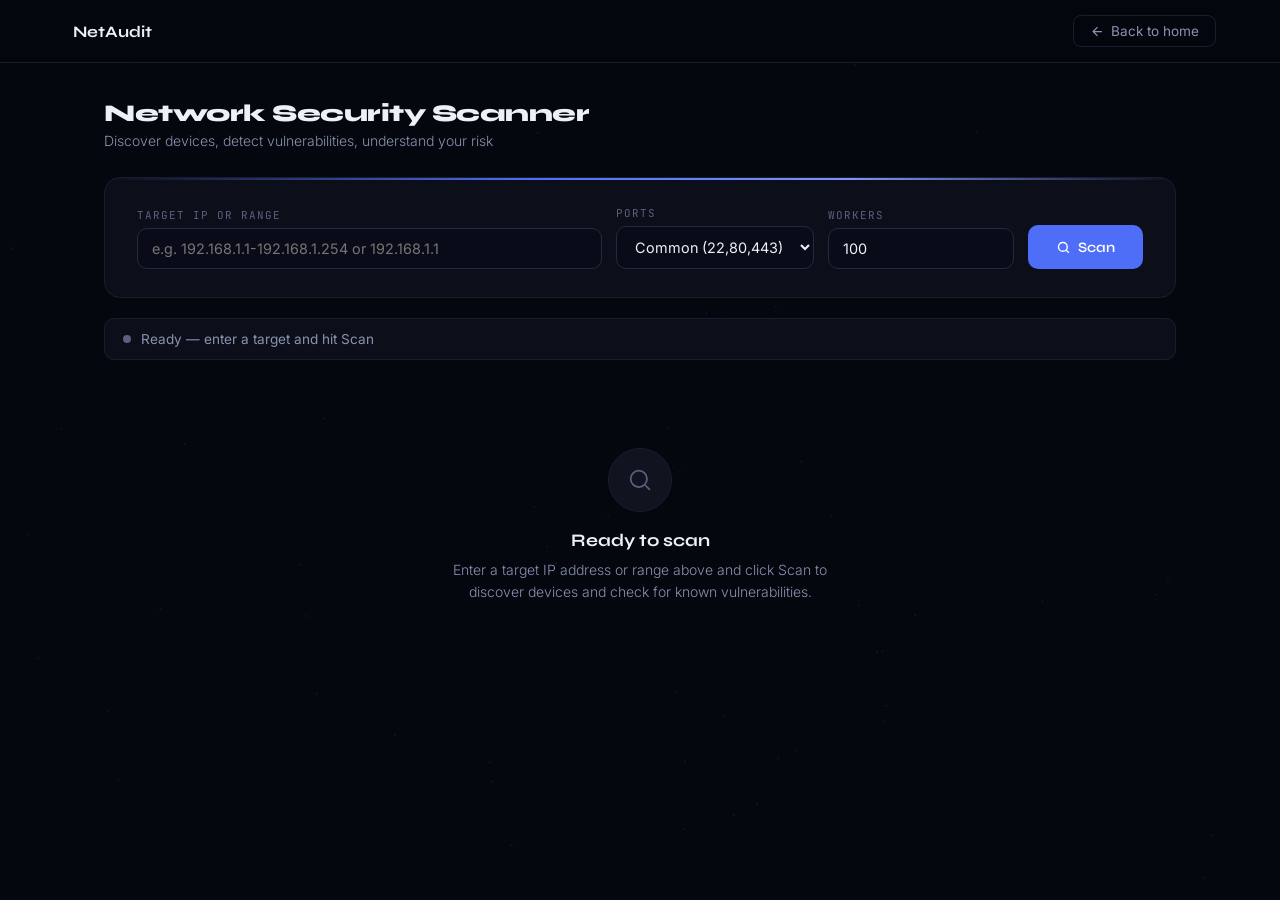
==== web/static/scan.html @ b19776d1 "feat: add web UI with home page, scanner page and CVE audit integration" ====
<!DOCTYPE html>
<html lang="en">
<head>
<meta charset="UTF-8"/>
<meta name="viewport" content="width=device-width,initial-scale=1"/>
<title>NetAudit — Scanner</title>
<link rel="preconnect" href="https://fonts.googleapis.com"/>
<link rel="preconnect" href="https://fonts.gstatic.com" crossorigin/>
<link href="https://fonts.googleapis.com/css2?family=Syne:wght@400;500;600;700;800&family=JetBrains+Mono:wght@400;500&family=Inter:wght@300;400;500&display=swap" rel="stylesheet"/>
<style>
*{box-sizing:border-box;margin:0;padding:0}
:root{
  --bg:#05070f;--surface:#0c0f1a;--surface2:#111420;
  --border:#1a1d2e;--border2:#252840;
  --text:#eef0f8;--muted:#5a6080;--muted2:#8892b0;
  --accent:#4f6ef7;--accent2:#7c94fa;--accent3:#a5b4fc;
  --green:#22c55e;--red:#ef4444;--amber:#f59e0b;--orange:#fb923c;--blue:#60a5fa;
}
html{scroll-behavior:smooth}
body{font-family:'Inter',sans-serif;background:var(--bg);color:var(--text);min-height:100vh}

#bg-canvas{position:fixed;top:0;left:0;width:100%;height:100%;z-index:0;pointer-events:none;opacity:.25}

/* ── NAV ── */
nav{
  position:sticky;top:0;z-index:100;
  display:flex;align-items:center;justify-content:space-between;
  padding:15px 64px;
  background:rgba(5,7,15,.88);
  backdrop-filter:blur(12px);
  border-bottom:1px solid var(--border);
}
.nav-logo{display:flex;align-items:center;gap:9px;text-decoration:none}
.nav-logo-icon{width:30px;height:30px;border-radius:7px;background:var(--accent);display:flex;align-items:center;justify-content:center;flex-shrink:0}
.nav-logo-icon svg{width:15px;height:15px;stroke:#fff;fill:none;stroke-width:2.2}
.nav-logo-name{font-family:'Syne',sans-serif;font-size:1rem;font-weight:700;color:var(--text)}
.back-btn{
  display:flex;align-items:center;gap:6px;
  color:var(--muted2);font-size:.85rem;
  background:none;border:1px solid var(--border);
  padding:7px 16px;border-radius:8px;cursor:pointer;
  font-family:'Inter',sans-serif;transition:border-color .2s,color .2s;
}
.back-btn:hover{border-color:var(--border2);color:var(--text)}
.back-btn svg{width:15px;height:15px;stroke:currentColor;fill:none;stroke-width:2}

/* ── PAGE ── */
.page{position:relative;z-index:5;max-width:1200px;margin:0 auto;padding:36px 64px 80px}
.page-header{margin-bottom:28px}
.page-title{font-family:'Syne',sans-serif;font-size:1.5rem;font-weight:800;letter-spacing:-.5px;margin-bottom:4px}
.page-sub{font-size:.875rem;color:var(--muted2);font-weight:300}

/* ── SCAN FORM ── */
.scan-card{
  background:var(--surface);border:1px solid var(--border);border-radius:16px;
  padding:28px 32px;margin-bottom:20px;position:relative;overflow:hidden;
}
.scan-card::before{
  content:'';position:absolute;top:0;left:0;right:0;height:2px;
  background:linear-gradient(90deg,transparent,var(--accent) 40%,var(--accent2),transparent);
}
.form-row{display:grid;grid-template-columns:2.5fr 1fr 1fr auto;gap:14px;align-items:end}
.field{display:flex;flex-direction:column;gap:6px}
.field label{
  font-family:'JetBrains Mono',monospace;
  font-size:.68rem;color:var(--muted);
  text-transform:uppercase;letter-spacing:1px;
}
.field input,.field select{
  padding:11px 14px;
  background:#090c18;border:1px solid var(--border2);border-radius:10px;
  color:var(--text);font-size:.9rem;font-family:'Inter',sans-serif;
  outline:none;transition:border-color .2s;
}
.field input:focus,.field select:focus{border-color:var(--accent)}
.field select option{background:var(--surface)}
.scan-btn{
  padding:11px 28px;background:var(--accent);color:#fff;border:none;
  border-radius:10px;font-family:'Syne',sans-serif;font-size:.9rem;font-weight:600;
  cursor:pointer;display:flex;align-items:center;gap:7px;white-space:nowrap;
  transition:background .2s,transform .15s;height:44px;
}
.scan-btn:hover{background:var(--accent2);transform:translateY(-1px)}
.scan-btn:disabled{background:var(--border);color:var(--muted);cursor:not-allowed;transform:none}
.scan-btn svg{width:15px;height:15px;stroke:#fff;fill:none;stroke-width:2.2}

/* ── STATUS ── */
.status-row{
  display:flex;align-items:center;gap:10px;
  padding:12px 18px;
  background:var(--surface);border:1px solid var(--border);border-radius:10px;
  margin-bottom:24px;font-size:.85rem;
}
.s-dot{width:8px;height:8px;border-radius:50%;flex-shrink:0}
.s-idle{background:var(--muted)}
.s-scanning{background:var(--accent);animation:dot-blink 1s ease-in-out infinite}
.s-done{background:var(--green)}
.s-err{background:var(--red)}
@keyframes dot-blink{0%,100%{opacity:1}50%{opacity:.25}}
.s-text{color:var(--muted2)}
.s-time{
  margin-left:auto;
  font-family:'JetBrains Mono',monospace;font-size:.75rem;color:var(--muted);
}

/* ── RESULTS ── */
.results-layout{display:grid;grid-template-columns:260px 1fr;gap:18px;margin-bottom:18px}

/* score panel */
.score-panel{
  background:var(--surface);border:1px solid var(--border);
  border-radius:16px;padding:28px 20px;text-align:center;
  display:flex;flex-direction:column;align-items:center;
}
.ring-container{position:relative;width:168px;height:168px;margin-bottom:18px}
#ringCanvas{position:absolute;top:0;left:0}
.ring-text{
  position:absolute;top:50%;left:50%;transform:translate(-50%,-50%);
  text-align:center;
}
.ring-score{font-family:'Syne',sans-serif;font-size:2.6rem;font-weight:800;line-height:1;color:var(--text)}
.ring-denom{font-size:.78rem;color:var(--muted);margin-top:2px}
.risk-badge{
  display:inline-block;padding:5px 16px;border-radius:20px;
  font-family:'JetBrains Mono',monospace;
  font-size:.7rem;font-weight:500;letter-spacing:.5px;
  margin-bottom:20px;
}
.rb-low{background:#22c55e15;color:var(--green);border:1px solid #22c55e35}
.rb-moderate{background:#f59e0b15;color:var(--amber);border:1px solid #f59e0b35}
.rb-high{background:#ef444415;color:var(--red);border:1px solid #ef444435}
.rb-critical{background:#ef444415;color:var(--red);border:1px solid #ef444435}

.sev-grid{display:grid;grid-template-columns:1fr 1fr;gap:8px;width:100%}
.sev-box{background:#090c18;border-radius:10px;padding:10px 8px;text-align:center}
.sev-num{font-family:'Syne',sans-serif;font-size:1.5rem;font-weight:800}
.sev-lbl{font-family:'JetBrains Mono',monospace;font-size:.62rem;color:var(--muted);text-transform:uppercase;letter-spacing:.5px;margin-top:2px}
.c-red{color:var(--red)}.c-orange{color:var(--orange)}.c-amber{color:var(--amber)}.c-green{color:var(--green)}

/* findings panel */
.findings-panel{
  background:var(--surface);border:1px solid var(--border);
  border-radius:16px;padding:24px;
  display:flex;flex-direction:column;
}
.panel-header{display:flex;align-items:center;justify-content:space-between;margin-bottom:18px}
.panel-title{font-family:'JetBrains Mono',monospace;font-size:.7rem;color:var(--muted);text-transform:uppercase;letter-spacing:1px}
.panel-count{font-family:'JetBrains Mono',monospace;font-size:.7rem;color:var(--accent2)}

.finding-item{
  display:flex;gap:12px;
  background:#090c18;border-radius:12px;
  padding:14px 16px;margin-bottom:10px;
  border:1px solid var(--border);
  transition:border-color .2s;
}
.finding-item:last-child{margin-bottom:0}
.finding-item:hover{border-color:var(--border2)}
.sev-stripe{width:3px;border-radius:3px;flex-shrink:0;align-self:stretch;min-height:36px}
.ss-critical{background:var(--red)}.ss-high{background:var(--orange)}.ss-medium{background:var(--amber)}.ss-low{background:var(--green)}
.fi-body{flex:1;min-width:0}
.fi-top{display:flex;align-items:center;justify-content:space-between;gap:8px;margin-bottom:7px}
.fi-ip{
  font-family:'JetBrains Mono',monospace;
  font-size:.8rem;font-weight:500;color:var(--text);
  white-space:nowrap;overflow:hidden;text-overflow:ellipsis;
}
.badge{padding:3px 10px;border-radius:20px;font-size:.65rem;font-weight:700;letter-spacing:.4px;flex-shrink:0;font-family:'JetBrains Mono',monospace}
.b-critical{background:#ef444418;color:var(--red);border:1px solid #ef444438}
.b-high{background:#fb923c18;color:var(--orange);border:1px solid #fb923c38}
.b-medium{background:#f59e0b18;color:var(--amber);border:1px solid #f59e0b38}
.b-low{background:#22c55e18;color:var(--green);border:1px solid #22c55e38}
.cve-entry{font-size:.76rem;color:var(--muted2);line-height:1.6;margin-top:3px}
.cve-id{color:var(--accent3);font-family:'JetBrains Mono',monospace;font-size:.73rem}
.score-chip{
  background:#4f6ef718;color:var(--accent2);
  border-radius:4px;padding:1px 5px;
  font-size:.68rem;margin:0 4px;
  font-family:'JetBrains Mono',monospace;
}
.fix-advice{
  font-size:.73rem;color:var(--green);
  margin-top:6px;padding-top:6px;
  border-top:1px solid var(--border);
  font-style:italic;
}

/* device table */
.device-panel{
  background:var(--surface);border:1px solid var(--border);
  border-radius:16px;padding:24px;
}
.dev-table{width:100%;border-collapse:collapse;font-size:.82rem}
.dev-table th{
  color:var(--muted);text-align:left;
  padding:8px 12px;border-bottom:1px solid var(--border);
  font-family:'JetBrains Mono',monospace;
  font-size:.65rem;text-transform:uppercase;letter-spacing:.8px;font-weight:400;
}
.dev-table td{padding:10px 12px;border-bottom:1px solid #090c18;vertical-align:middle}
.dev-table tbody tr:last-child td{border-bottom:none}
.dev-table tbody tr:hover td{background:#090c1880}
.ip-cell{font-family:'JetBrains Mono',monospace;color:#a78bfa;font-size:.78rem}
.os-cell{color:var(--muted2);font-size:.8rem}
.port-tag{
  display:inline-block;background:var(--border);
  color:var(--muted2);border-radius:4px;
  padding:1px 6px;font-size:.68rem;
  margin:1px;font-family:'JetBrains Mono',monospace;
}
.risk-pill{padding:3px 10px;border-radius:20px;font-size:.66rem;font-weight:700;font-family:'JetBrains Mono',monospace}
.rp-critical{background:#ef444418;color:var(--red);border:1px solid #ef444438}
.rp-high{background:#fb923c18;color:var(--orange);border:1px solid #fb923c38}
.rp-medium{background:#f59e0b18;color:var(--amber);border:1px solid #f59e0b38}
.rp-low{background:#22c55e18;color:var(--green);border:1px solid #22c55e38}
.rp-info{background:#6b728018;color:#9ca3af;border:1px solid #6b728038}

/* empty + spinner */
.empty-state{text-align:center;padding:64px 20px;color:var(--muted)}
.empty-icon{
  width:64px;height:64px;border-radius:50%;
  background:var(--surface2);border:1px solid var(--border);
  display:flex;align-items:center;justify-content:center;margin:0 auto 18px;
}
.empty-icon svg{width:28px;height:28px;stroke:var(--muted);fill:none;stroke-width:1.5}
.empty-title{font-family:'Syne',sans-serif;font-size:1.1rem;font-weight:700;color:var(--text);margin-bottom:8px}
.empty-sub{font-size:.875rem;color:var(--muted2);line-height:1.6;max-width:380px;margin:0 auto;font-weight:300}

@keyframes spin{to{transform:rotate(360deg)}}
.spinner{width:15px;height:15px;border:2px solid rgba(255,255,255,.25);border-top-color:#fff;border-radius:50%;animation:spin .7s linear infinite}

/* animate score ring in */
@keyframes ring-in{from{stroke-dashoffset:314}to{stroke-dashoffset:var(--target-offset)}}
</style>
</head>
<body>

<canvas id="bg-canvas"></canvas>

<nav>
  <a class="nav-logo" href="/>
    <div class="nav-logo-icon">
      <svg viewBox="0 0 24 24"><path d="M12 22s8-4 8-10V5l-8-3-8 3v7c0 6 8 10 8 10z"/></svg>
    </div>
    <span class="nav-logo-name">NetAudit</span>
  </a>
  <button class="back-btn" onclick="window.location.href='/'">
    <svg viewBox="0 0 24 24"><path d="M19 12H5M12 19l-7-7 7-7"/></svg>
    Back to home
  </button>
</nav>

<div class="page">
  <div class="page-header">
    <div class="page-title">Network Security Scanner</div>
    <div class="page-sub">Discover devices, detect vulnerabilities, understand your risk</div>
  </div>

  <!-- scan form -->
  <div class="scan-card">
    <div class="form-row">
      <div class="field">
        <label>Target IP or Range</label>
        <input id="target" type="text" placeholder="e.g. 192.168.1.1-192.168.1.254 or 192.168.1.1"/>
      </div>
      <div class="field">
        <label>Ports</label>
        <select id="ports">
          <option value="22,80,443">Common (22,80,443)</option>
          <option value="common">All common</option>
          <option value="web">Web only</option>
          <option value="22">SSH only</option>
        </select>
      </div>
      <div class="field">
        <label>Workers</label>
        <input id="workers" type="number" value="100" min="10" max="500"/>
      </div>
      <button class="scan-btn" id="scanBtn" onclick="startScan()">
        <svg viewBox="0 0 24 24"><circle cx="11" cy="11" r="7"/><path d="m16.5 16.5 4 4"/></svg>
        Scan
      </button>
    </div>
  </div>

  <!-- status -->
  <div class="status-row" id="statusRow">
    <div class="s-dot s-idle" id="sDot"></div>
    <span class="s-text" id="sText">Ready — enter a target and hit Scan</span>
    <span class="s-time" id="sTime"></span>
  </div>

  <!-- empty state -->
  <div id="emptyState">
    <div class="empty-state">
      <div class="empty-icon">
        <svg viewBox="0 0 24 24"><circle cx="11" cy="11" r="7"/><path d="m16.5 16.5 4 4"/></svg>
      </div>
      <div class="empty-title">Ready to scan</div>
      <p class="empty-sub">Enter a target IP address or range above and click Scan to discover devices and check for known vulnerabilities.</p>
    </div>
  </div>

  <!-- results -->
  <div id="resultsWrap" style="display:none">
    <div class="results-layout">
      <!-- score -->
      <div class="score-panel">
        <div class="ring-container">
          <canvas id="ringCanvas" width="168" height="168"></canvas>
          <div class="ring-text">
            <div class="ring-score" id="ringScore">0</div>
            <div class="ring-denom">/100</div>
          </div>
        </div>
        <div class="risk-badge rb-moderate" id="riskBadge">--</div>
        <div class="sev-grid">
          <div class="sev-box"><div class="sev-num c-red" id="s-c">0</div><div class="sev-lbl">Critical</div></div>
          <div class="sev-box"><div class="sev-num c-orange" id="s-h">0</div><div class="sev-lbl">High</div></div>
          <div class="sev-box"><div class="sev-num c-amber" id="s-m">0</div><div class="sev-lbl">Medium</div></div>
          <div class="sev-box"><div class="sev-num c-green" id="s-l">0</div><div class="sev-lbl">Low</div></div>
        </div>
      </div>
      <!-- findings -->
      <div class="findings-panel">
        <div class="panel-header">
          <span class="panel-title">Vulnerability findings</span>
          <span class="panel-count" id="findCount"></span>
        </div>
        <div id="findingsBody"></div>
      </div>
    </div>
    <!-- devices -->
    <div class="device-panel">
      <div class="panel-header">
        <span class="panel-title">Device inventory</span>
        <span class="panel-count" id="devCount"></span>
      </div>
      <table class="dev-table">
        <thead>
          <tr>
            <th>IP Address</th>
            <th>Hostname</th>
            <th>OS</th>
            <th>Open Ports</th>
            <th>Risk</th>
          </tr>
        </thead>
        <tbody id="devBody"></tbody>
      </table>
    </div>
  </div>
</div>

<script>
/* ── particle bg ── */
const bgCanvas = document.getElementById('bg-canvas');
const bgCtx = bgCanvas.getContext('2d');
let W, H, pts = [];
function resize() { W = bgCanvas.width = window.innerWidth; H = bgCanvas.height = window.innerHeight; }
function initPts() {
  pts = [];
  const n = Math.floor((W * H) / 18000);
  for (let i = 0; i < n; i++) pts.push({ x: Math.random()*W, y: Math.random()*H, vx: (Math.random()-.5)*.25, vy: (Math.random()-.5)*.25 });
}
function drawBg() {
  bgCtx.clearRect(0,0,W,H);
  for (let i = 0; i < pts.length; i++) {
    const p = pts[i]; p.x += p.vx; p.y += p.vy;
    if (p.x<0) p.x=W; if (p.x>W) p.x=0; if (p.y<0) p.y=H; if (p.y>H) p.y=0;
    bgCtx.beginPath(); bgCtx.arc(p.x,p.y,1,0,Math.PI*2);
    bgCtx.fillStyle='rgba(79,110,247,.5)'; bgCtx.fill();
    for (let j = i+1; j < pts.length; j++) {
      const q = pts[j], dx=p.x-q.x, dy=p.y-q.y, d=Math.sqrt(dx*dx+dy*dy);
      if (d<110) { bgCtx.beginPath(); bgCtx.moveTo(p.x,p.y); bgCtx.lineTo(q.x,q.y); bgCtx.strokeStyle=`rgba(79,110,247,${.1*(1-d/110)})`; bgCtx.lineWidth=.5; bgCtx.stroke(); }
    }
  }
  requestAnimationFrame(drawBg);
}
resize(); initPts(); drawBg();
window.addEventListener('resize', ()=>{ resize(); initPts(); });

/* ── ring ── */
function drawRing(score) {
  const c = document.getElementById('ringCanvas');
  const ctx = c.getContext('2d');
  const cx=84, cy=84, r=70, lw=10;
  ctx.clearRect(0,0,168,168);
  ctx.beginPath(); ctx.arc(cx,cy,r,0,Math.PI*2);
  ctx.strokeStyle='#1a1d2e'; ctx.lineWidth=lw; ctx.stroke();
  const color = score>=80?'#22c55e':score>=60?'#f59e0b':score>=40?'#fb923c':'#ef4444';
  const pct = score/100;
  ctx.beginPath();
  ctx.arc(cx,cy,r,-Math.PI/2,-Math.PI/2+pct*Math.PI*2);
  ctx.strokeStyle=color; ctx.lineWidth=lw; ctx.lineCap='round'; ctx.stroke();
}

function animCount(el, target, dur) {
  const start = performance.now();
  function step(now) {
    const t = Math.min((now-start)/dur, 1);
    el.textContent = Math.round(target*t);
    if (t < 1) requestAnimationFrame(step);
  }
  requestAnimationFrame(step);
}

let scanTimer, scanStart;

async function startScan() {
  const target  = document.getElementById('target').value.trim();
  const ports   = document.getElementById('ports').value;
  const workers = parseInt(document.getElementById('workers').value) || 100;
  if (!target) { alert('Please enter a target IP or range'); return; }

  const btn   = document.getElementById('scanBtn');
  const dot   = document.getElementById('sDot');
  const txt   = document.getElementById('sText');
  const time  = document.getElementById('sTime');

  btn.disabled = true;
  btn.innerHTML = '<div class="spinner"></div> Scanning...';
  document.getElementById('emptyState').style.display = 'none';
  document.getElementById('resultsWrap').style.display = 'none';

  dot.className = 's-dot s-scanning';
  txt.textContent = 'Scanning ' + target + ' — this may take a minute...';
  txt.style.color = '#7c94fa';
  scanStart = Date.now();
  scanTimer = setInterval(() => { time.textContent = ((Date.now()-scanStart)/1000).toFixed(1)+'s'; }, 100);

  try {
    const resp = await fetch('/api/scan', {
      method: 'POST',
      headers: { 'Content-Type': 'application/json' },
      body: JSON.stringify({ target, ports, workers })
    });
    const data = await resp.json();
    clearInterval(scanTimer);
    time.textContent = ((Date.now()-scanStart)/1000).toFixed(1)+'s';

    if (!data.success) {
      dot.className = 's-dot s-err';
      txt.textContent = 'Error: ' + data.error;
      txt.style.color = '#ef4444';
      return;
    }

    dot.className = 's-dot s-done';
    txt.textContent = 'Scan complete — ' + data.report.Total + ' services checked';
    txt.style.color = '#22c55e';
    renderReport(data.report);

  } catch(e) {
    clearInterval(scanTimer);
    dot.className = 's-dot s-err';
    txt.textContent = 'Request failed: ' + e.message;
    txt.style.color = '#ef4444';
  } finally {
    btn.disabled = false;
    btn.innerHTML = '<svg viewBox="0 0 24 24" style="width:15px;height:15px;stroke:#fff;fill:none;stroke-width:2.2"><circle cx="11" cy="11" r="7"/><path d="m16.5 16.5 4 4"/></svg> Scan';
  }
}

function renderReport(r) {
  const critical = r.Critical || [];
  const high     = r.High     || [];
  const medium   = r.Medium   || [];
  const low      = r.Low      || [];

  drawRing(r.Score);
  animCount(document.getElementById('ringScore'), r.Score, 900);
  animCount(document.getElementById('s-c'), critical.length, 700);
  animCount(document.getElementById('s-h'), high.length, 700);
  animCount(document.getElementById('s-m'), medium.length, 700);
  animCount(document.getElementById('s-l'), low.length, 700);

  const rb = document.getElementById('riskBadge');
  rb.textContent = r.RiskLabel;
  rb.className = 'risk-badge ' + (r.Score>=80?'rb-low':r.Score>=60?'rb-moderate':'rb-high');

  const all = [
    ...critical.map(f=>({...f,risk:'critical'})),
    ...high.map(f=>({...f,risk:'high'})),
    ...medium.map(f=>({...f,risk:'medium'})),
    ...low.map(f=>({...f,risk:'low'})),
  ];

  document.getElementById('findCount').textContent = all.length + ' found';
  const fb = document.getElementById('findingsBody');

  if (all.length === 0) {
    fb.innerHTML = `<div class="empty-state" style="padding:40px 0">
      <div class="empty-icon" style="width:48px;height:48px;margin-bottom:12px">
        <svg viewBox="0 0 24 24" style="width:22px;height:22px;stroke:var(--green);fill:none;stroke-width:2"><path d="M22 11.08V12a10 10 0 1 1-5.93-9.14"/><polyline points="22 4 12 14.01 9 11.01"/></svg>
      </div>
      <div class="empty-title" style="font-size:.95rem">No vulnerabilities found</div>
      <p class="empty-sub" style="font-size:.8rem">All scanned services appear up to date</p>
    </div>`;
  } else {
    const stripes = {critical:'ss-critical',high:'ss-high',medium:'ss-medium',low:'ss-low'};
    const badges  = {critical:'b-critical',high:'b-high',medium:'b-medium',low:'b-low'};
    fb.innerHTML = all.map(f => {
      const cves = (f.CVEs||[]).map(c =>
        `<div class="cve-entry"><span class="cve-id">${c.ID}</span><span class="score-chip">${c.Score}</span>${(c.Description||'').slice(0,110)}${c.Description&&c.Description.length>110?'...':''}</div>`
      ).join('');
      const fix = (f.CVEs||[]).length>0 && f.CVEs[0].FixAdvice
        ? `<div class="fix-advice">${f.CVEs[0].FixAdvice}</div>` : '';
      return `<div class="finding-item">
        <div class="sev-stripe ${stripes[f.risk]}"></div>
        <div class="fi-body">
          <div class="fi-top">
            <span class="fi-ip">${f.IP}:${f.Port} — ${f.Service} ${f.Version}</span>
            <span class="badge ${badges[f.risk]}">${f.risk.toUpperCase()}</span>
          </div>
          ${cves}${fix}
        </div>
      </div>`;
    }).join('');
  }

  const devs = r.AllDevices || [];
  document.getElementById('devCount').textContent = devs.length + ' hosts discovered';
  const rpClass = {CRITICAL:'rp-critical',HIGH:'rp-high',MEDIUM:'rp-medium',LOW:'rp-low',INFO:'rp-info'};
  document.getElementById('devBody').innerHTML = devs.map(d =>
    `<tr>
      <td class="ip-cell">${d.IP}</td>
      <td class="os-cell">${d.Hostname||'—'}</td>
      <td class="os-cell">${d.OS||'—'}</td>
      <td>${(d.Ports||[]).map(p=>`<span class="port-tag">${p}</span>`).join('')}</td>
      <td><span class="risk-pill ${rpClass[d.Risk]||'rp-info'}">${d.Risk}</span></td>
    </tr>`
  ).join('');

  document.getElementById('resultsWrap').style.display = 'block';
  document.getElementById('resultsWrap').scrollIntoView({behavior:'smooth',block:'start'});
}
</script>
</body>
</html>
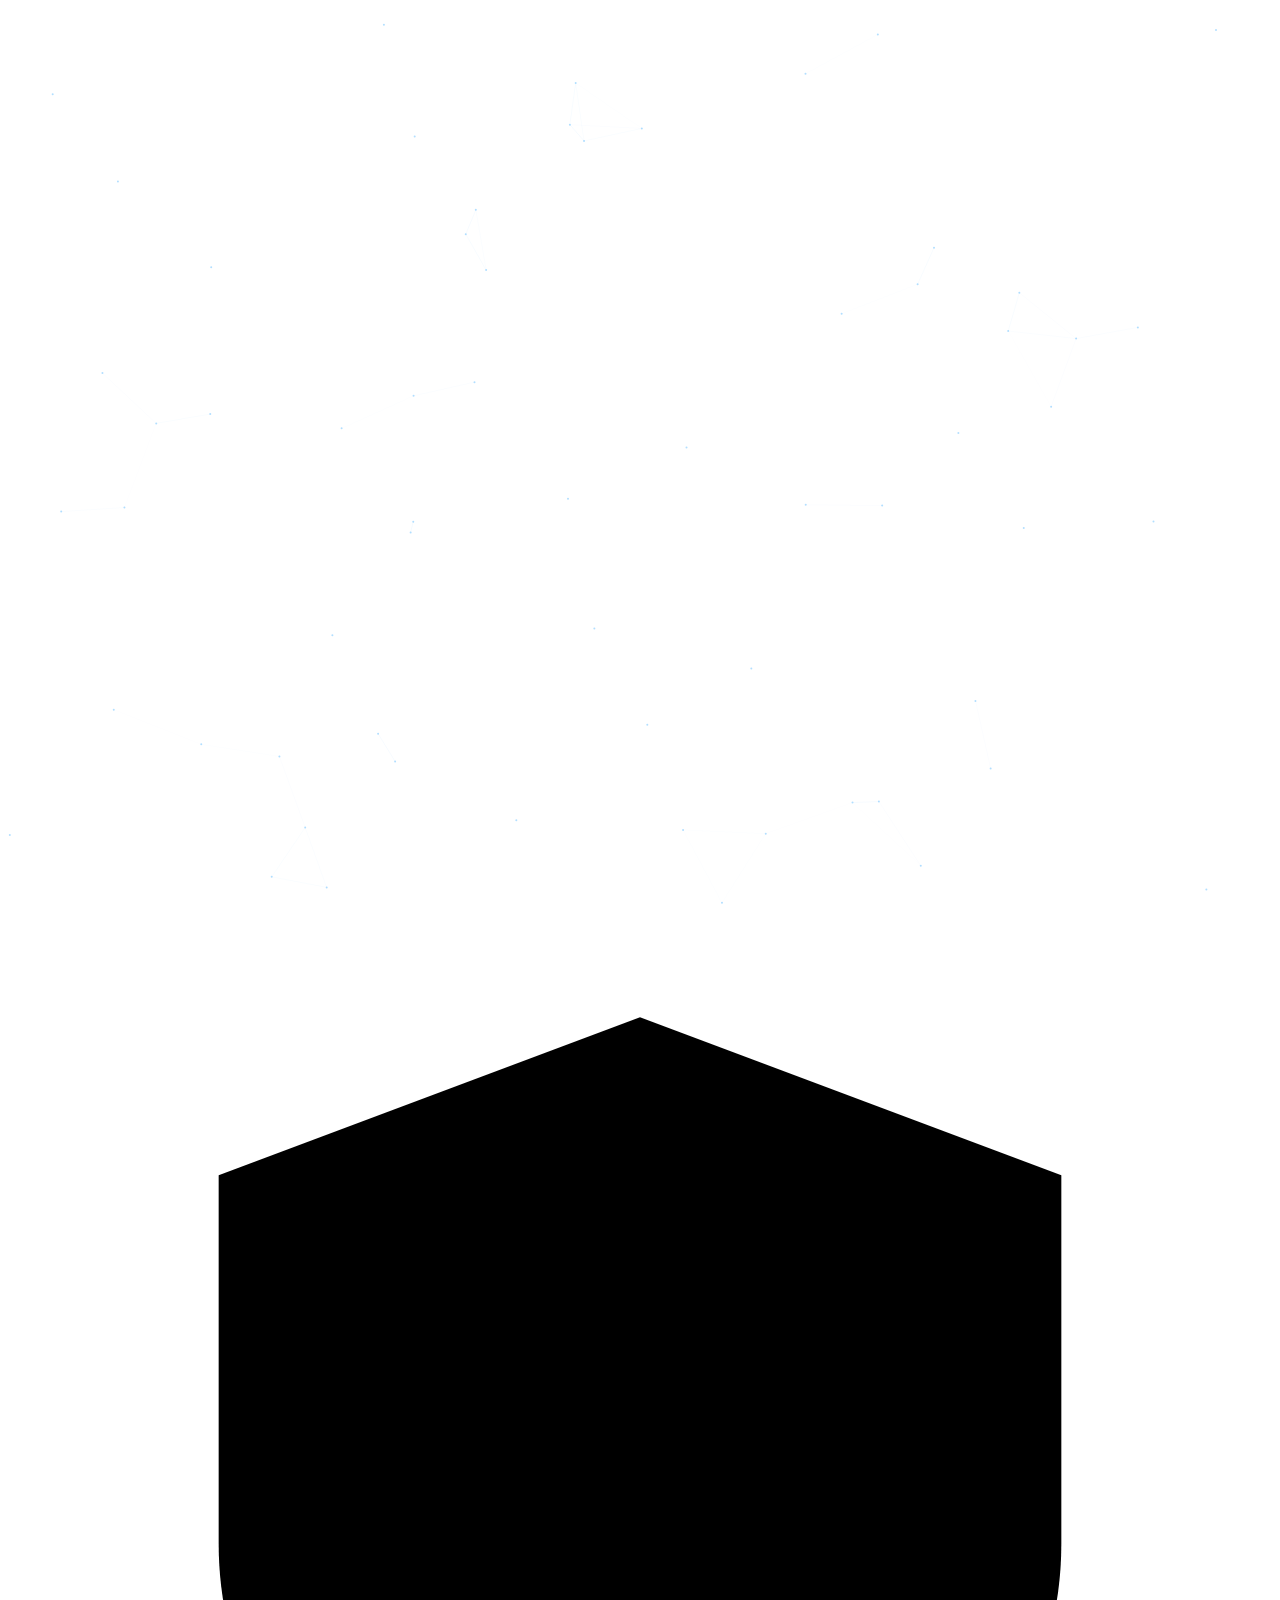
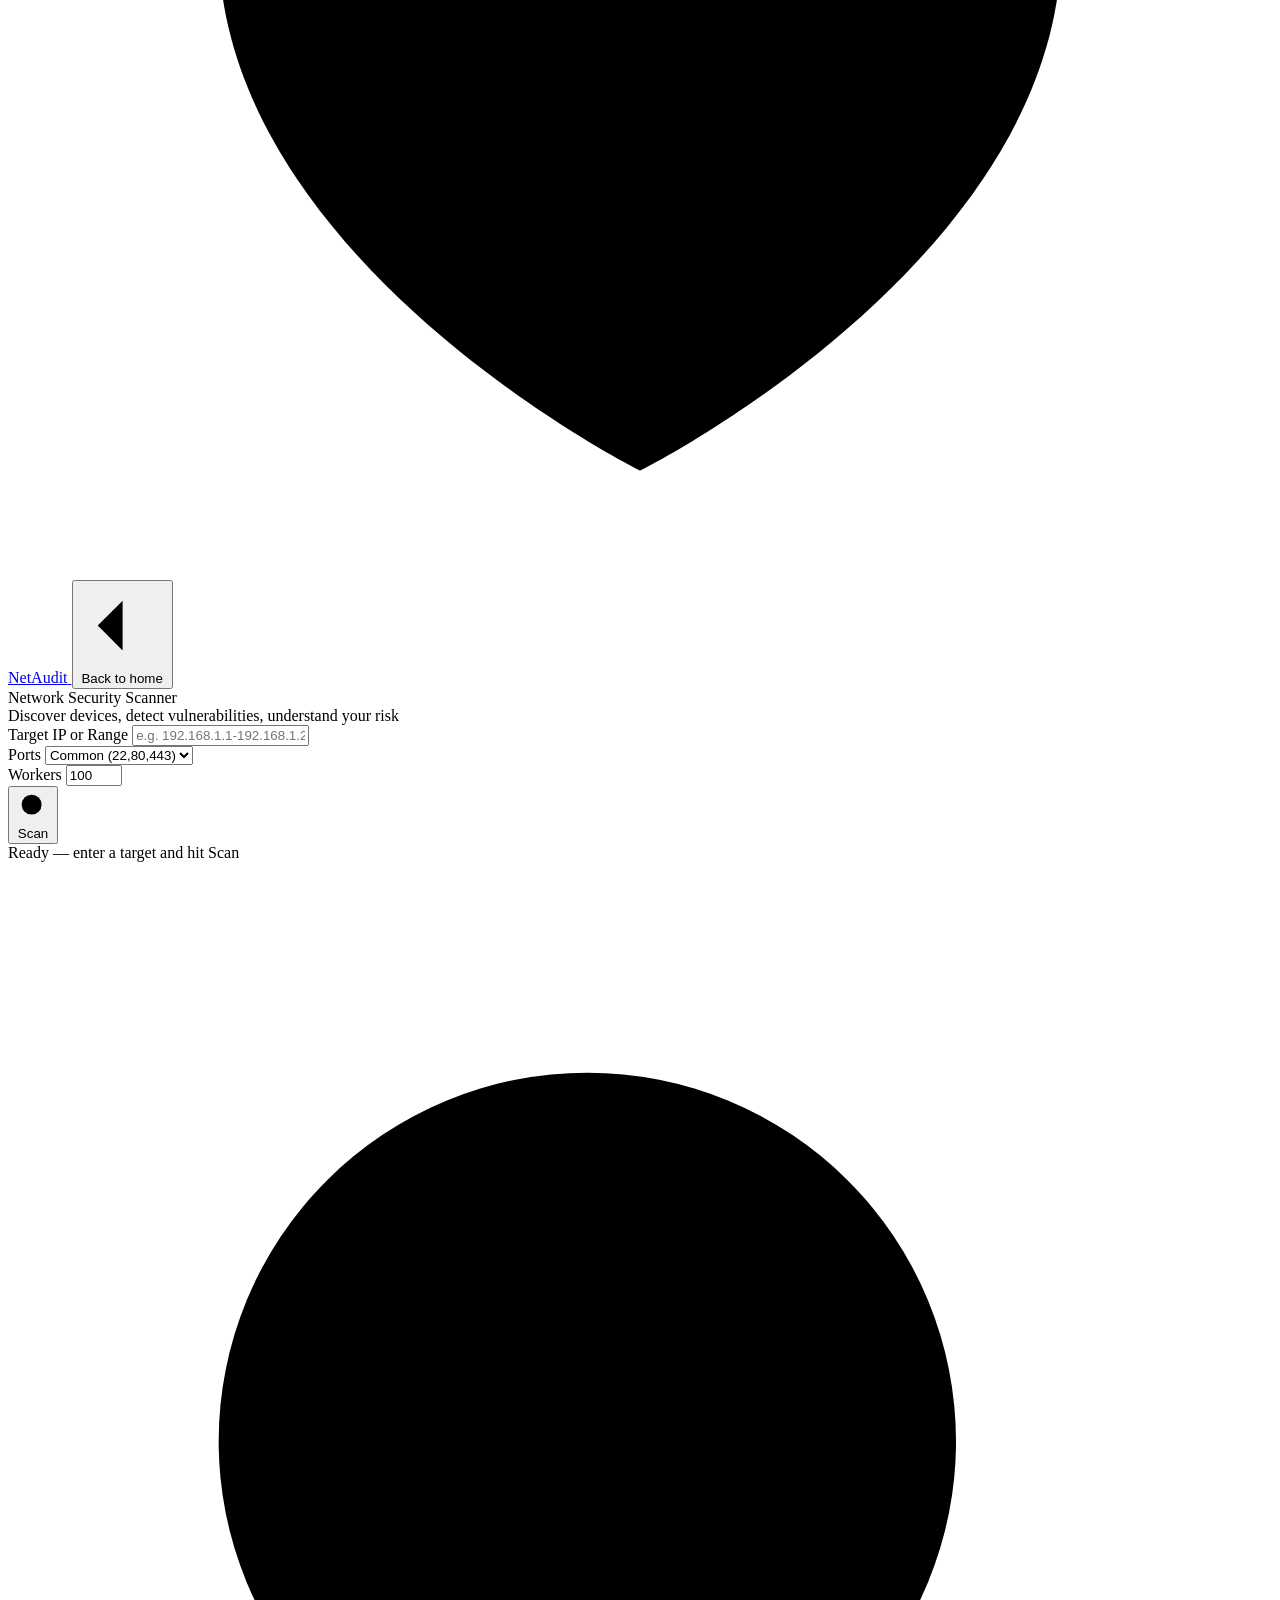
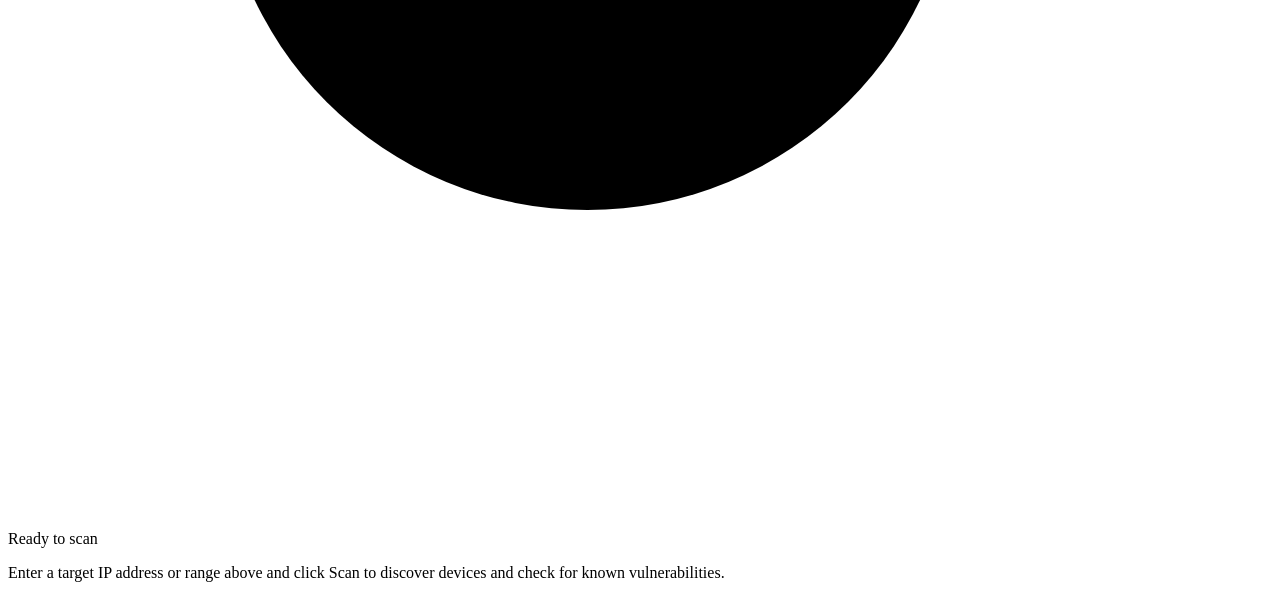
==== commit 18eebcfc: "homepage rebranding" ====
--- a/web/static/scan.html
+++ b/web/static/scan.html
@@ -7,231 +7,7 @@
 <link rel="preconnect" href="https://fonts.googleapis.com"/>
 <link rel="preconnect" href="https://fonts.gstatic.com" crossorigin/>
 <link href="https://fonts.googleapis.com/css2?family=Syne:wght@400;500;600;700;800&family=JetBrains+Mono:wght@400;500&family=Inter:wght@300;400;500&display=swap" rel="stylesheet"/>
-<style>
-*{box-sizing:border-box;margin:0;padding:0}
-:root{
-  --bg:#05070f;--surface:#0c0f1a;--surface2:#111420;
-  --border:#1a1d2e;--border2:#252840;
-  --text:#eef0f8;--muted:#5a6080;--muted2:#8892b0;
-  --accent:#4f6ef7;--accent2:#7c94fa;--accent3:#a5b4fc;
-  --green:#22c55e;--red:#ef4444;--amber:#f59e0b;--orange:#fb923c;--blue:#60a5fa;
-}
-html{scroll-behavior:smooth}
-body{font-family:'Inter',sans-serif;background:var(--bg);color:var(--text);min-height:100vh}
-
-#bg-canvas{position:fixed;top:0;left:0;width:100%;height:100%;z-index:0;pointer-events:none;opacity:.25}
-
-/* ── NAV ── */
-nav{
-  position:sticky;top:0;z-index:100;
-  display:flex;align-items:center;justify-content:space-between;
-  padding:15px 64px;
-  background:rgba(5,7,15,.88);
-  backdrop-filter:blur(12px);
-  border-bottom:1px solid var(--border);
-}
-.nav-logo{display:flex;align-items:center;gap:9px;text-decoration:none}
-.nav-logo-icon{width:30px;height:30px;border-radius:7px;background:var(--accent);display:flex;align-items:center;justify-content:center;flex-shrink:0}
-.nav-logo-icon svg{width:15px;height:15px;stroke:#fff;fill:none;stroke-width:2.2}
-.nav-logo-name{font-family:'Syne',sans-serif;font-size:1rem;font-weight:700;color:var(--text)}
-.back-btn{
-  display:flex;align-items:center;gap:6px;
-  color:var(--muted2);font-size:.85rem;
-  background:none;border:1px solid var(--border);
-  padding:7px 16px;border-radius:8px;cursor:pointer;
-  font-family:'Inter',sans-serif;transition:border-color .2s,color .2s;
-}
-.back-btn:hover{border-color:var(--border2);color:var(--text)}
-.back-btn svg{width:15px;height:15px;stroke:currentColor;fill:none;stroke-width:2}
-
-/* ── PAGE ── */
-.page{position:relative;z-index:5;max-width:1200px;margin:0 auto;padding:36px 64px 80px}
-.page-header{margin-bottom:28px}
-.page-title{font-family:'Syne',sans-serif;font-size:1.5rem;font-weight:800;letter-spacing:-.5px;margin-bottom:4px}
-.page-sub{font-size:.875rem;color:var(--muted2);font-weight:300}
-
-/* ── SCAN FORM ── */
-.scan-card{
-  background:var(--surface);border:1px solid var(--border);border-radius:16px;
-  padding:28px 32px;margin-bottom:20px;position:relative;overflow:hidden;
-}
-.scan-card::before{
-  content:'';position:absolute;top:0;left:0;right:0;height:2px;
-  background:linear-gradient(90deg,transparent,var(--accent) 40%,var(--accent2),transparent);
-}
-.form-row{display:grid;grid-template-columns:2.5fr 1fr 1fr auto;gap:14px;align-items:end}
-.field{display:flex;flex-direction:column;gap:6px}
-.field label{
-  font-family:'JetBrains Mono',monospace;
-  font-size:.68rem;color:var(--muted);
-  text-transform:uppercase;letter-spacing:1px;
-}
-.field input,.field select{
-  padding:11px 14px;
-  background:#090c18;border:1px solid var(--border2);border-radius:10px;
-  color:var(--text);font-size:.9rem;font-family:'Inter',sans-serif;
-  outline:none;transition:border-color .2s;
-}
-.field input:focus,.field select:focus{border-color:var(--accent)}
-.field select option{background:var(--surface)}
-.scan-btn{
-  padding:11px 28px;background:var(--accent);color:#fff;border:none;
-  border-radius:10px;font-family:'Syne',sans-serif;font-size:.9rem;font-weight:600;
-  cursor:pointer;display:flex;align-items:center;gap:7px;white-space:nowrap;
-  transition:background .2s,transform .15s;height:44px;
-}
-.scan-btn:hover{background:var(--accent2);transform:translateY(-1px)}
-.scan-btn:disabled{background:var(--border);color:var(--muted);cursor:not-allowed;transform:none}
-.scan-btn svg{width:15px;height:15px;stroke:#fff;fill:none;stroke-width:2.2}
-
-/* ── STATUS ── */
-.status-row{
-  display:flex;align-items:center;gap:10px;
-  padding:12px 18px;
-  background:var(--surface);border:1px solid var(--border);border-radius:10px;
-  margin-bottom:24px;font-size:.85rem;
-}
-.s-dot{width:8px;height:8px;border-radius:50%;flex-shrink:0}
-.s-idle{background:var(--muted)}
-.s-scanning{background:var(--accent);animation:dot-blink 1s ease-in-out infinite}
-.s-done{background:var(--green)}
-.s-err{background:var(--red)}
-@keyframes dot-blink{0%,100%{opacity:1}50%{opacity:.25}}
-.s-text{color:var(--muted2)}
-.s-time{
-  margin-left:auto;
-  font-family:'JetBrains Mono',monospace;font-size:.75rem;color:var(--muted);
-}
-
-/* ── RESULTS ── */
-.results-layout{display:grid;grid-template-columns:260px 1fr;gap:18px;margin-bottom:18px}
-
-/* score panel */
-.score-panel{
-  background:var(--surface);border:1px solid var(--border);
-  border-radius:16px;padding:28px 20px;text-align:center;
-  display:flex;flex-direction:column;align-items:center;
-}
-.ring-container{position:relative;width:168px;height:168px;margin-bottom:18px}
-#ringCanvas{position:absolute;top:0;left:0}
-.ring-text{
-  position:absolute;top:50%;left:50%;transform:translate(-50%,-50%);
-  text-align:center;
-}
-.ring-score{font-family:'Syne',sans-serif;font-size:2.6rem;font-weight:800;line-height:1;color:var(--text)}
-.ring-denom{font-size:.78rem;color:var(--muted);margin-top:2px}
-.risk-badge{
-  display:inline-block;padding:5px 16px;border-radius:20px;
-  font-family:'JetBrains Mono',monospace;
-  font-size:.7rem;font-weight:500;letter-spacing:.5px;
-  margin-bottom:20px;
-}
-.rb-low{background:#22c55e15;color:var(--green);border:1px solid #22c55e35}
-.rb-moderate{background:#f59e0b15;color:var(--amber);border:1px solid #f59e0b35}
-.rb-high{background:#ef444415;color:var(--red);border:1px solid #ef444435}
-.rb-critical{background:#ef444415;color:var(--red);border:1px solid #ef444435}
-
-.sev-grid{display:grid;grid-template-columns:1fr 1fr;gap:8px;width:100%}
-.sev-box{background:#090c18;border-radius:10px;padding:10px 8px;text-align:center}
-.sev-num{font-family:'Syne',sans-serif;font-size:1.5rem;font-weight:800}
-.sev-lbl{font-family:'JetBrains Mono',monospace;font-size:.62rem;color:var(--muted);text-transform:uppercase;letter-spacing:.5px;margin-top:2px}
-.c-red{color:var(--red)}.c-orange{color:var(--orange)}.c-amber{color:var(--amber)}.c-green{color:var(--green)}
-
-/* findings panel */
-.findings-panel{
-  background:var(--surface);border:1px solid var(--border);
-  border-radius:16px;padding:24px;
-  display:flex;flex-direction:column;
-}
-.panel-header{display:flex;align-items:center;justify-content:space-between;margin-bottom:18px}
-.panel-title{font-family:'JetBrains Mono',monospace;font-size:.7rem;color:var(--muted);text-transform:uppercase;letter-spacing:1px}
-.panel-count{font-family:'JetBrains Mono',monospace;font-size:.7rem;color:var(--accent2)}
-
-.finding-item{
-  display:flex;gap:12px;
-  background:#090c18;border-radius:12px;
-  padding:14px 16px;margin-bottom:10px;
-  border:1px solid var(--border);
-  transition:border-color .2s;
-}
-.finding-item:last-child{margin-bottom:0}
-.finding-item:hover{border-color:var(--border2)}
-.sev-stripe{width:3px;border-radius:3px;flex-shrink:0;align-self:stretch;min-height:36px}
-.ss-critical{background:var(--red)}.ss-high{background:var(--orange)}.ss-medium{background:var(--amber)}.ss-low{background:var(--green)}
-.fi-body{flex:1;min-width:0}
-.fi-top{display:flex;align-items:center;justify-content:space-between;gap:8px;margin-bottom:7px}
-.fi-ip{
-  font-family:'JetBrains Mono',monospace;
-  font-size:.8rem;font-weight:500;color:var(--text);
-  white-space:nowrap;overflow:hidden;text-overflow:ellipsis;
-}
-.badge{padding:3px 10px;border-radius:20px;font-size:.65rem;font-weight:700;letter-spacing:.4px;flex-shrink:0;font-family:'JetBrains Mono',monospace}
-.b-critical{background:#ef444418;color:var(--red);border:1px solid #ef444438}
-.b-high{background:#fb923c18;color:var(--orange);border:1px solid #fb923c38}
-.b-medium{background:#f59e0b18;color:var(--amber);border:1px solid #f59e0b38}
-.b-low{background:#22c55e18;color:var(--green);border:1px solid #22c55e38}
-.cve-entry{font-size:.76rem;color:var(--muted2);line-height:1.6;margin-top:3px}
-.cve-id{color:var(--accent3);font-family:'JetBrains Mono',monospace;font-size:.73rem}
-.score-chip{
-  background:#4f6ef718;color:var(--accent2);
-  border-radius:4px;padding:1px 5px;
-  font-size:.68rem;margin:0 4px;
-  font-family:'JetBrains Mono',monospace;
-}
-.fix-advice{
-  font-size:.73rem;color:var(--green);
-  margin-top:6px;padding-top:6px;
-  border-top:1px solid var(--border);
-  font-style:italic;
-}
-
-/* device table */
-.device-panel{
-  background:var(--surface);border:1px solid var(--border);
-  border-radius:16px;padding:24px;
-}
-.dev-table{width:100%;border-collapse:collapse;font-size:.82rem}
-.dev-table th{
-  color:var(--muted);text-align:left;
-  padding:8px 12px;border-bottom:1px solid var(--border);
-  font-family:'JetBrains Mono',monospace;
-  font-size:.65rem;text-transform:uppercase;letter-spacing:.8px;font-weight:400;
-}
-.dev-table td{padding:10px 12px;border-bottom:1px solid #090c18;vertical-align:middle}
-.dev-table tbody tr:last-child td{border-bottom:none}
-.dev-table tbody tr:hover td{background:#090c1880}
-.ip-cell{font-family:'JetBrains Mono',monospace;color:#a78bfa;font-size:.78rem}
-.os-cell{color:var(--muted2);font-size:.8rem}
-.port-tag{
-  display:inline-block;background:var(--border);
-  color:var(--muted2);border-radius:4px;
-  padding:1px 6px;font-size:.68rem;
-  margin:1px;font-family:'JetBrains Mono',monospace;
-}
-.risk-pill{padding:3px 10px;border-radius:20px;font-size:.66rem;font-weight:700;font-family:'JetBrains Mono',monospace}
-.rp-critical{background:#ef444418;color:var(--red);border:1px solid #ef444438}
-.rp-high{background:#fb923c18;color:var(--orange);border:1px solid #fb923c38}
-.rp-medium{background:#f59e0b18;color:var(--amber);border:1px solid #f59e0b38}
-.rp-low{background:#22c55e18;color:var(--green);border:1px solid #22c55e38}
-.rp-info{background:#6b728018;color:#9ca3af;border:1px solid #6b728038}
-
-/* empty + spinner */
-.empty-state{text-align:center;padding:64px 20px;color:var(--muted)}
-.empty-icon{
-  width:64px;height:64px;border-radius:50%;
-  background:var(--surface2);border:1px solid var(--border);
-  display:flex;align-items:center;justify-content:center;margin:0 auto 18px;
-}
-.empty-icon svg{width:28px;height:28px;stroke:var(--muted);fill:none;stroke-width:1.5}
-.empty-title{font-family:'Syne',sans-serif;font-size:1.1rem;font-weight:700;color:var(--text);margin-bottom:8px}
-.empty-sub{font-size:.875rem;color:var(--muted2);line-height:1.6;max-width:380px;margin:0 auto;font-weight:300}
-
-@keyframes spin{to{transform:rotate(360deg)}}
-.spinner{width:15px;height:15px;border:2px solid rgba(255,255,255,.25);border-top-color:#fff;border-radius:50%;animation:spin .7s linear infinite}
-
-/* animate score ring in */
-@keyframes ring-in{from{stroke-dashoffset:314}to{stroke-dashoffset:var(--target-offset)}}
-</style>
+<link rel="stylesheet" href="/static/scan.css">
 </head>
 <body>
 
@@ -369,10 +145,10 @@
     const p = pts[i]; p.x += p.vx; p.y += p.vy;
     if (p.x<0) p.x=W; if (p.x>W) p.x=0; if (p.y<0) p.y=H; if (p.y>H) p.y=0;
     bgCtx.beginPath(); bgCtx.arc(p.x,p.y,1,0,Math.PI*2);
-    bgCtx.fillStyle='rgba(79,110,247,.5)'; bgCtx.fill();
+    bgCtx.fillStyle='rgba(0,150,255,.3)'; bgCtx.fill();
     for (let j = i+1; j < pts.length; j++) {
       const q = pts[j], dx=p.x-q.x, dy=p.y-q.y, d=Math.sqrt(dx*dx+dy*dy);
-      if (d<110) { bgCtx.beginPath(); bgCtx.moveTo(p.x,p.y); bgCtx.lineTo(q.x,q.y); bgCtx.strokeStyle=`rgba(79,110,247,${.1*(1-d/110)})`; bgCtx.lineWidth=.5; bgCtx.stroke(); }
+      if (d<110) { bgCtx.beginPath(); bgCtx.moveTo(p.x,p.y); bgCtx.lineTo(q.x,q.y); bgCtx.strokeStyle=`rgba(0,150,255,${.1*(1-d/110)})`; bgCtx.lineWidth=.5; bgCtx.stroke(); }
     }
   }
   requestAnimationFrame(drawBg);
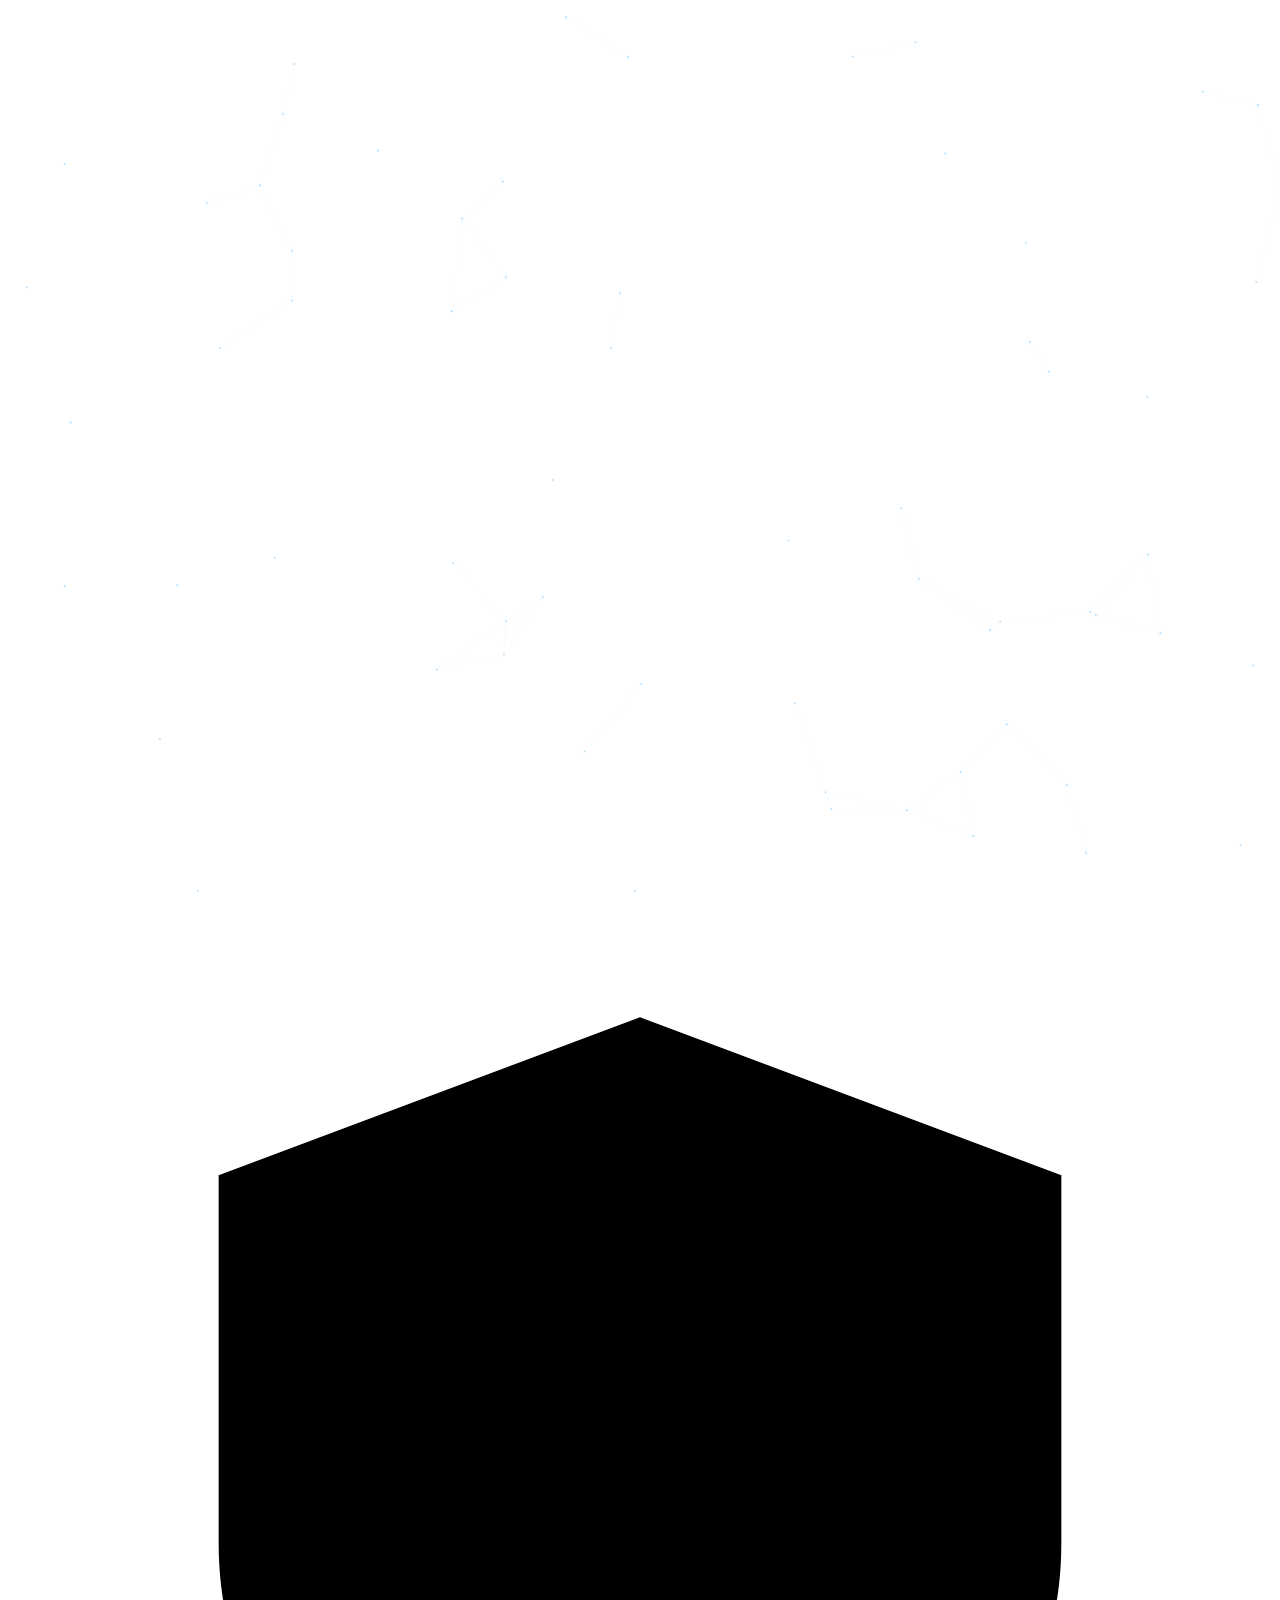
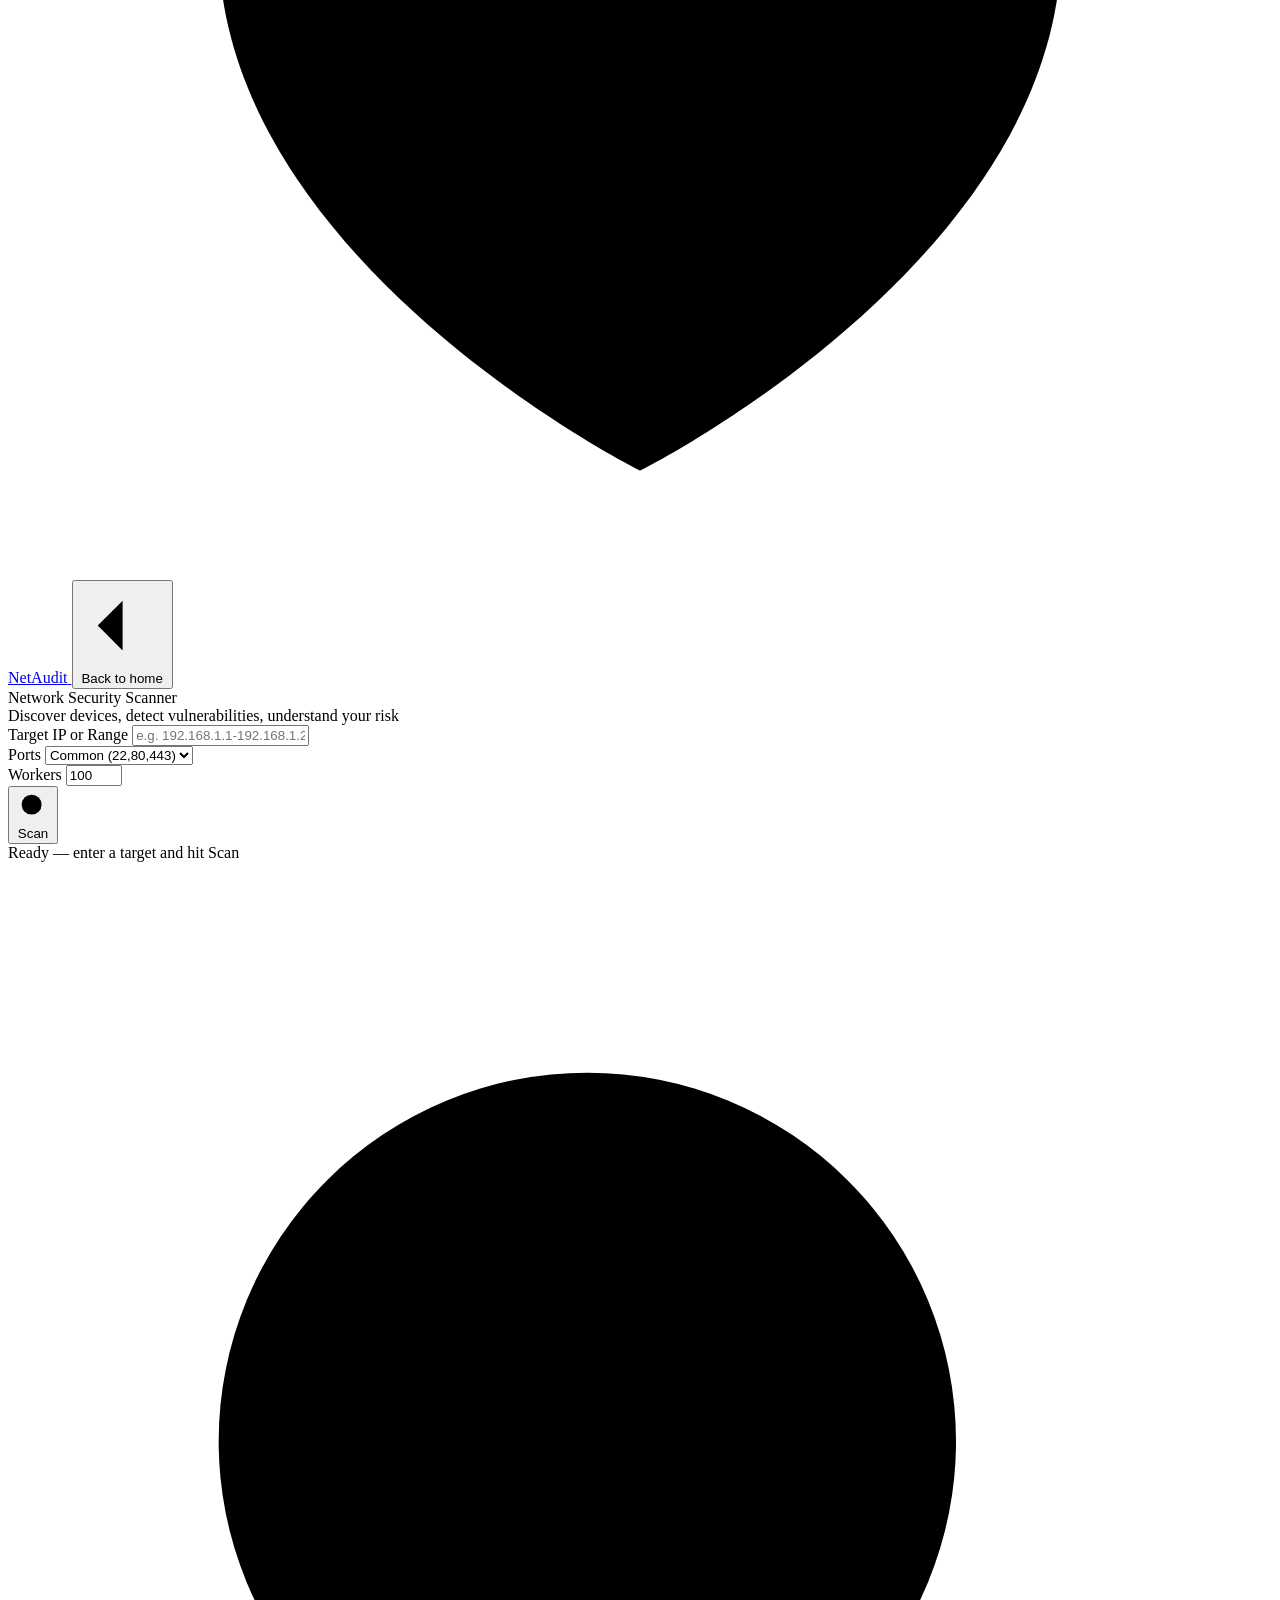
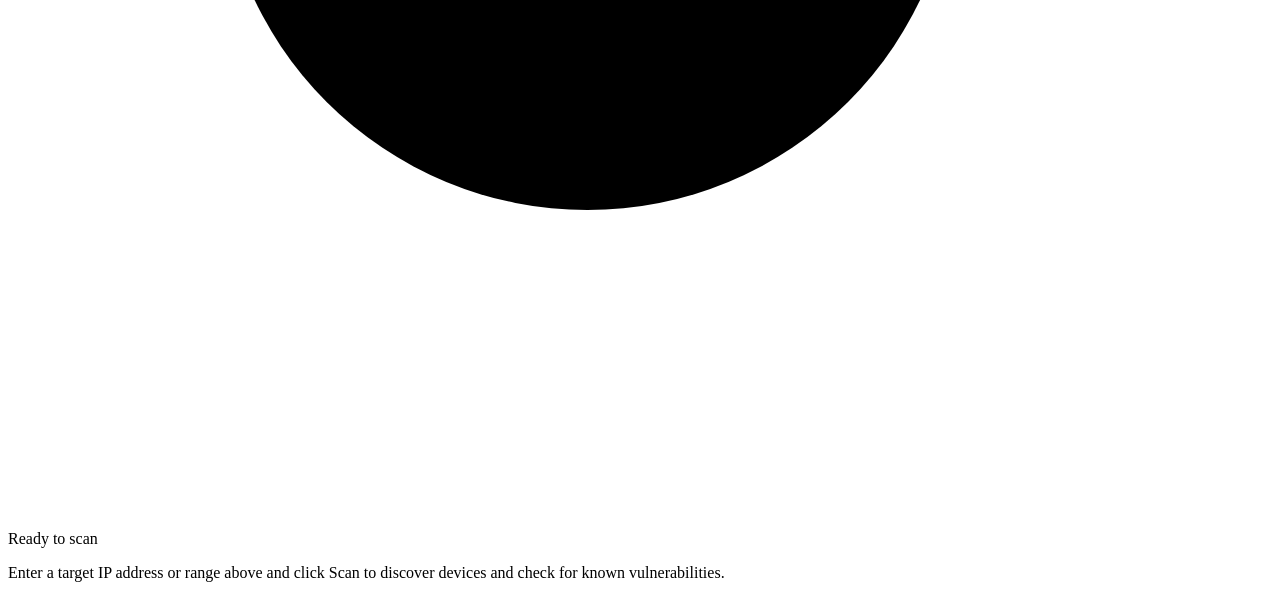
==== commit 779eb182: "a lot of changes" ====
--- a/web/static/scan.html
+++ b/web/static/scan.html
@@ -6,8 +6,9 @@
 <title>NetAudit — Scanner</title>
 <link rel="preconnect" href="https://fonts.googleapis.com"/>
 <link rel="preconnect" href="https://fonts.gstatic.com" crossorigin/>
-<link href="https://fonts.googleapis.com/css2?family=Syne:wght@400;500;600;700;800&family=JetBrains+Mono:wght@400;500&family=Inter:wght@300;400;500&display=swap" rel="stylesheet"/>
+<link href="https://fonts.googleapis.com/css2?family=Poppins:wght@300;400;500;600;700;800&family=Source+Code+Pro:wght@400;500;600;700&family=DM+Sans:wght@400;500;700&display=swap" rel="stylesheet"/>
 <link rel="stylesheet" href="/static/scan.css">
+<script src="/static/scanner-logic.js"></script>
 </head>
 <body>
 
